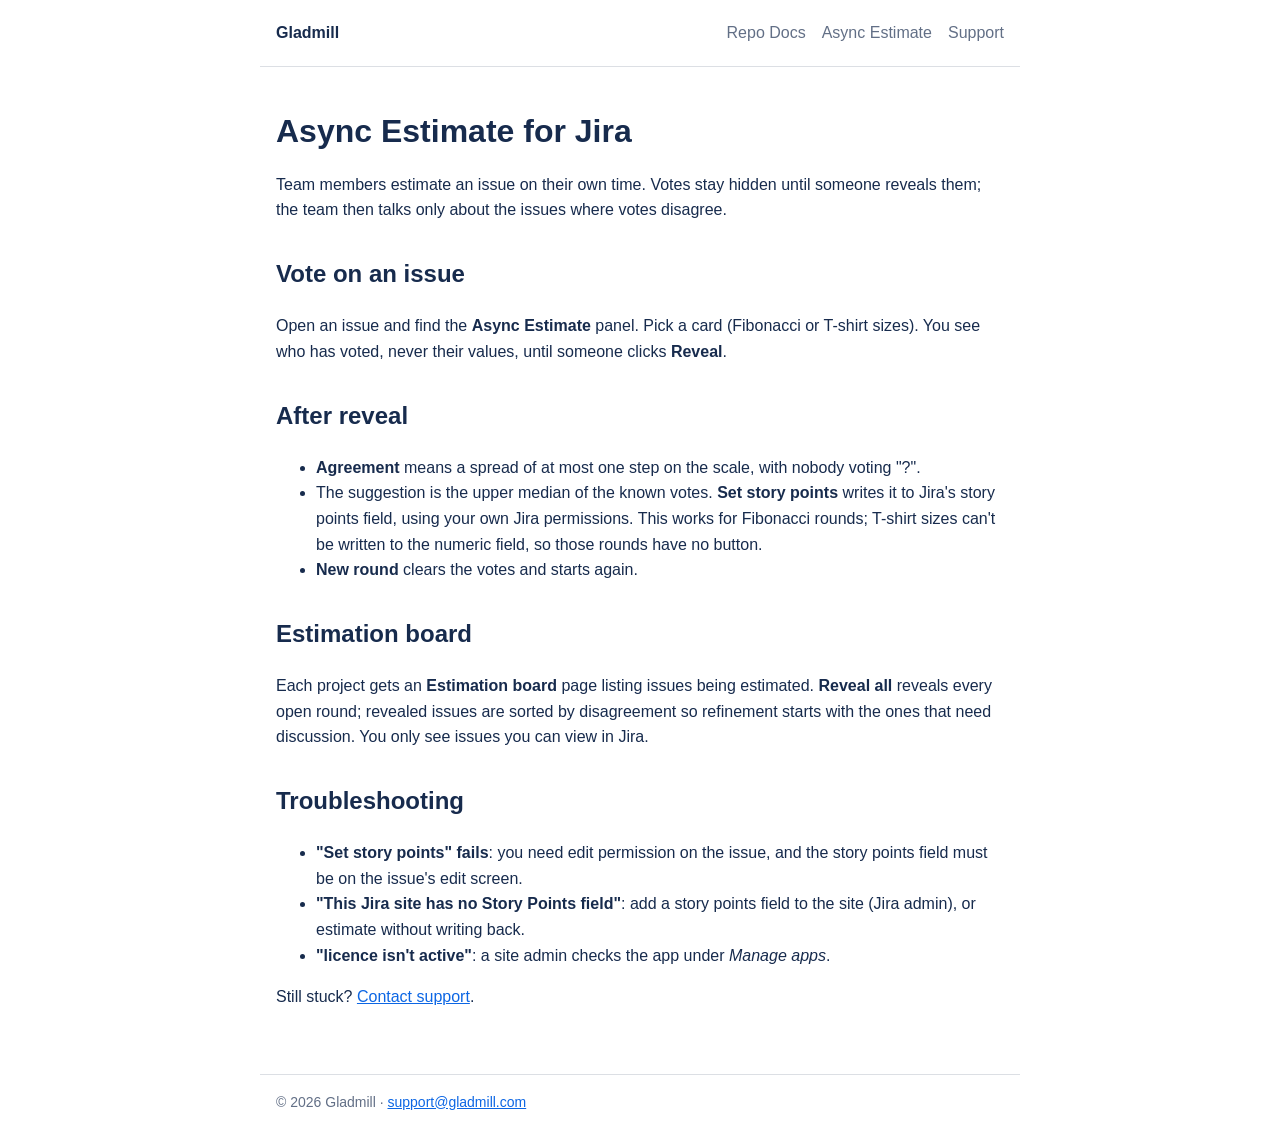
==== async-estimate/index.html @ 4dc609aa "Gladmill site: home, support, Repo Docs and Async Estimate docs + privacy Built from AlexanderLundin" ====
<!doctype html>
<html lang="en"><head><meta charset="utf-8"><meta name="viewport" content="width=device-width, initial-scale=1"><title>Async Estimate for Jira · Docs</title><link rel="stylesheet" href="../style.css"></head><body>
<header><a href="../index.html">Gladmill</a><nav><a href="../repo-docs/index.html">Repo Docs</a><a href="../async-estimate/index.html">Async Estimate</a><a href="../support.html">Support</a></nav></header>
<main>
<h1>Async Estimate for Jira</h1>
<p>Team members estimate an issue on their own time. Votes stay hidden until someone reveals them; the team then talks only about the issues where votes disagree.</p>
<h2>Vote on an issue</h2>
<p>Open an issue and find the <strong>Async Estimate</strong> panel. Pick a card (Fibonacci or T-shirt sizes). You see who has voted, never their values, until someone clicks <strong>Reveal</strong>.</p>
<h2>After reveal</h2>
<ul>
<li><strong>Agreement</strong> means a spread of at most one step on the scale, with nobody voting "?".</li>
<li>The suggestion is the upper median of the known votes. <strong>Set story points</strong> writes it to Jira's story points field, using your own Jira permissions. This works for Fibonacci rounds; T-shirt sizes can't be written to the numeric field, so those rounds have no button.</li>
<li><strong>New round</strong> clears the votes and starts again.</li>
</ul>
<h2>Estimation board</h2>
<p>Each project gets an <strong>Estimation board</strong> page listing issues being estimated. <strong>Reveal all</strong> reveals every open round; revealed issues are sorted by disagreement so refinement starts with the ones that need discussion. You only see issues you can view in Jira.</p>
<h2>Troubleshooting</h2>
<ul>
<li><strong>"Set story points" fails</strong>: you need edit permission on the issue, and the story points field must be on the issue's edit screen.</li>
<li><strong>"This Jira site has no Story Points field"</strong>: add a story points field to the site (Jira admin), or estimate without writing back.</li>
<li><strong>"licence isn't active"</strong>: a site admin checks the app under <em>Manage apps</em>.</li>
</ul>
<p>Still stuck? <a href="../support.html">Contact support</a>.</p>
</main>
<footer>© 2026 Gladmill · <a href="mailto:support@gladmill.com">support@gladmill.com</a></footer>
</body></html>
---- style.css ----
:root { --fg: #172b4d; --muted: #626f86; --bg: #ffffff; --accent: #0c66e4; --line: #dcdfe4; --soft: #f7f8f9; }
@media (prefers-color-scheme: dark) { :root { --fg: #dee4ea; --muted: #9fadbc; --bg: #1d2125; --accent: #579dff; --line: #2c333a; --soft: #22272b; } }
* { box-sizing: border-box; }
body { margin: 0; overflow-wrap: break-word; background: var(--bg); color: var(--fg); font: 16px/1.6 -apple-system, BlinkMacSystemFont, "Segoe UI", Roboto, sans-serif; }
header, main, footer { max-width: 760px; margin: 0 auto; padding: 0 16px; }
header { display: flex; flex-wrap: wrap; gap: 8px 16px; justify-content: space-between; align-items: center; padding-top: 20px; padding-bottom: 20px; border-bottom: 1px solid var(--line); }
header a { color: var(--fg); text-decoration: none; font-weight: 700; }
nav { display: flex; flex-wrap: wrap; gap: 4px 16px; }
nav a { font-weight: 400; color: var(--muted); }
main { padding-top: 24px; padding-bottom: 48px; }
h1 { font-size: 32px; line-height: 1.2; } h2 { margin-top: 32px; }
a { color: var(--accent); }
code { overflow-wrap: anywhere; background: var(--soft); padding: 1px 5px; border-radius: 3px; font-size: 14px; }
.card { border: 1px solid var(--line); border-radius: 8px; padding: 16px 20px; margin: 16px 0; }
.muted { color: var(--muted); }
footer { border-top: 1px solid var(--line); padding-top: 16px; padding-bottom: 32px; color: var(--muted); font-size: 14px; }
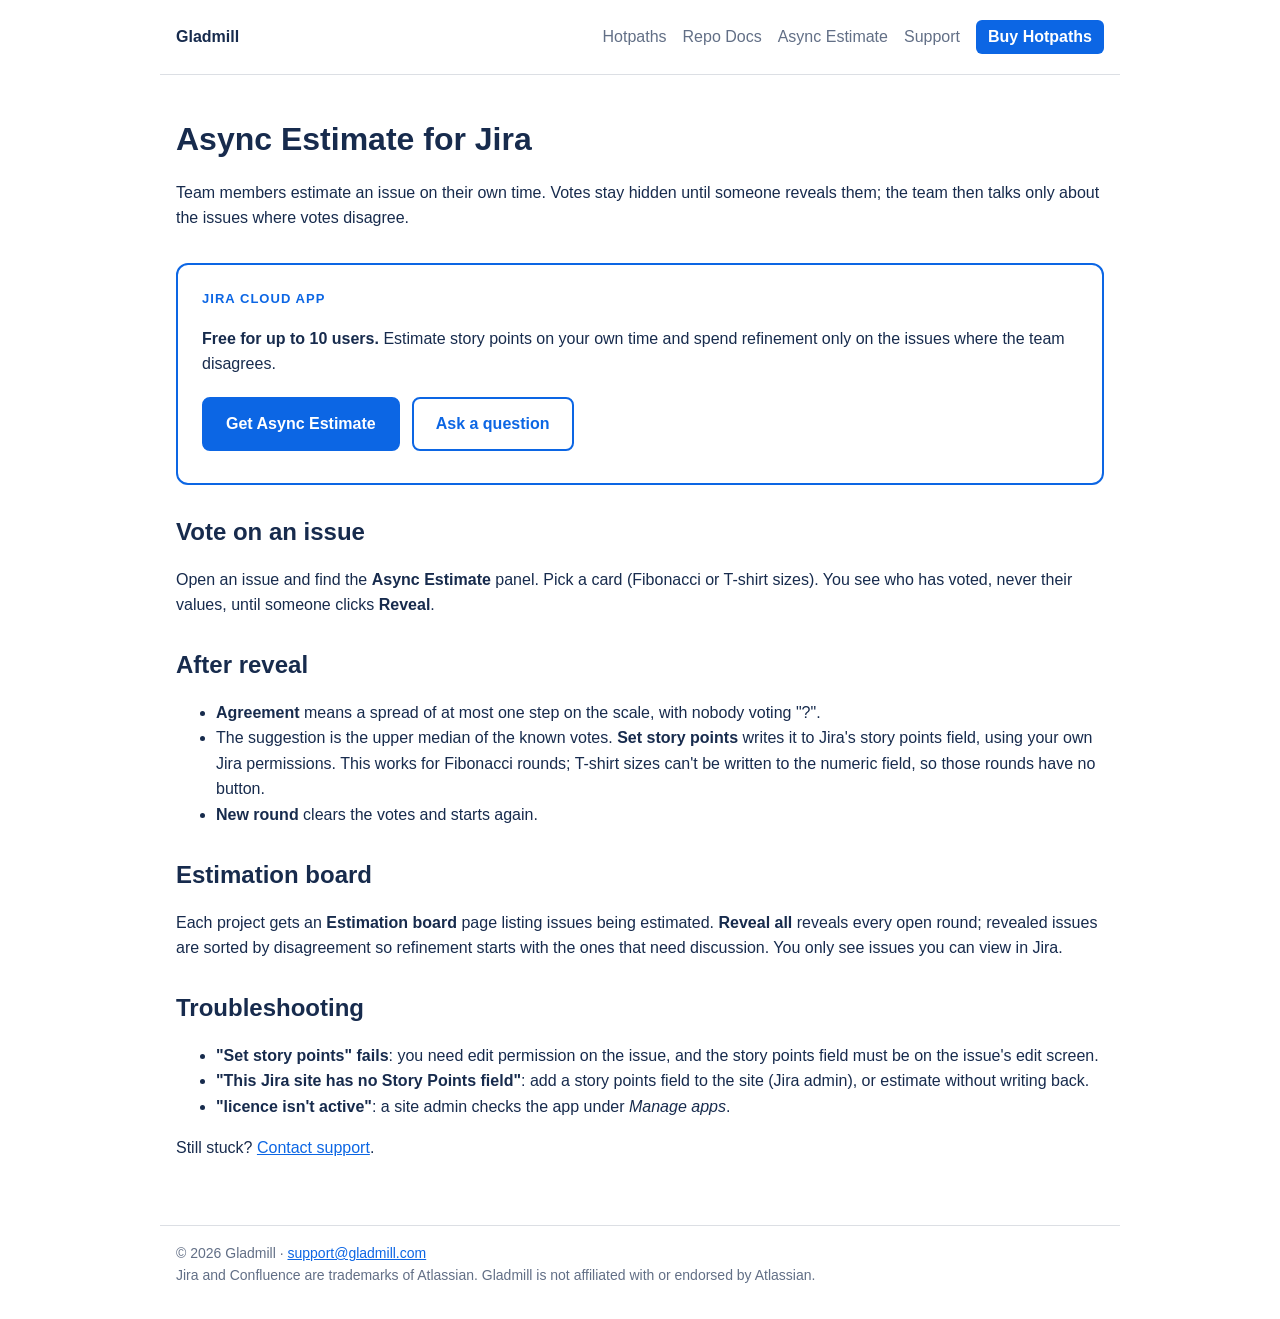
==== commit 713793eb: "Sales funnel: Hotpaths page ($99), buy buttons, sample test script (bench #88) Co-Authored-By: Claud" ====
--- a/async-estimate/index.html
+++ b/async-estimate/index.html
@@ -1,9 +1,10 @@
 <!doctype html>
 <html lang="en"><head><meta charset="utf-8"><meta name="viewport" content="width=device-width, initial-scale=1"><title>Async Estimate for Jira · Docs</title><link rel="stylesheet" href="../style.css"></head><body>
-<header><a href="../index.html">Gladmill</a><nav><a href="../repo-docs/index.html">Repo Docs</a><a href="../async-estimate/index.html">Async Estimate</a><a href="../support.html">Support</a></nav></header>
+<header><a href="../index.html">Gladmill</a><nav><a href="../hotpaths/index.html">Hotpaths</a><a href="../repo-docs/index.html">Repo Docs</a><a href="../async-estimate/index.html">Async Estimate</a><a href="../support.html">Support</a><a class="nav-buy" href="../hotpaths/index.html#buy">Buy Hotpaths</a></nav></header>
 <main>
 <h1>Async Estimate for Jira</h1>
 <p>Team members estimate an issue on their own time. Votes stay hidden until someone reveals them; the team then talks only about the issues where votes disagree.</p>
+<div class="buybox"><p class="eyebrow">Jira Cloud app</p><p><strong>Free for up to 10 users.</strong> Estimate story points on your own time and spend refinement only on the issues where the team disagrees.</p><div class="btns"><a class="btn" href="mailto:support@gladmill.com?subject=Buy%3A%20Async%20Estimate%20for%20Jira%20%28Jira%20Cloud%29&amp;body=Hi%20Gladmill%2C%0A%0AI%27d%20like%20to%20buy%20Async%20Estimate%20for%20Jira%20%28Jira%20Cloud%29%20%28free%20up%20to%2010%20users%29.%0A%0AName%3A%0ACompany%3A%0ANumber%20of%20users%3A%0AAtlassian%20site%20%28yoursite.atlassian.net%29%3A%0A%0AQuestions%3A%0A">Get Async Estimate</a><a class="btn ghost" href="mailto:support@gladmill.com?subject=Async%20Estimate%20question">Ask a question</a></div></div>
 <h2>Vote on an issue</h2>
 <p>Open an issue and find the <strong>Async Estimate</strong> panel. Pick a card (Fibonacci or T-shirt sizes). You see who has voted, never their values, until someone clicks <strong>Reveal</strong>.</p>
 <h2>After reveal</h2>
@@ -22,5 +23,5 @@
 </ul>
 <p>Still stuck? <a href="../support.html">Contact support</a>.</p>
 </main>
-<footer>© 2026 Gladmill · <a href="mailto:support@gladmill.com">support@gladmill.com</a></footer>
+<footer>© 2026 Gladmill · <a href="mailto:support@gladmill.com">support@gladmill.com</a><br>Jira and Confluence are trademarks of Atlassian. Gladmill is not affiliated with or endorsed by Atlassian.</footer>
 </body></html>
--- a/style.css
+++ b/style.css
@@ -1,16 +1,73 @@
-:root { --fg: #172b4d; --muted: #626f86; --bg: #ffffff; --accent: #0c66e4; --line: #dcdfe4; --soft: #f7f8f9; }
-@media (prefers-color-scheme: dark) { :root { --fg: #dee4ea; --muted: #9fadbc; --bg: #1d2125; --accent: #579dff; --line: #2c333a; --soft: #22272b; } }
+:root { --fg: #172b4d; --muted: #626f86; --bg: #ffffff; --accent: #0c66e4; --accent-fg: #ffffff; --line: #dcdfe4; --soft: #f7f8f9; --good: #1f845a; --hero: #f1f6ff; }
+@media (prefers-color-scheme: dark) { :root { --fg: #dee4ea; --muted: #9fadbc; --bg: #1d2125; --accent: #579dff; --accent-fg: #1d2125; --line: #2c333a; --soft: #22272b; --good: #4bce97; --hero: #1c2b41; } }
 * { box-sizing: border-box; }
 body { margin: 0; overflow-wrap: break-word; background: var(--bg); color: var(--fg); font: 16px/1.6 -apple-system, BlinkMacSystemFont, "Segoe UI", Roboto, sans-serif; }
-header, main, footer { max-width: 760px; margin: 0 auto; padding: 0 16px; }
+header, main, footer, .wrap { max-width: 960px; margin: 0 auto; padding: 0 16px; }
 header { display: flex; flex-wrap: wrap; gap: 8px 16px; justify-content: space-between; align-items: center; padding-top: 20px; padding-bottom: 20px; border-bottom: 1px solid var(--line); }
 header a { color: var(--fg); text-decoration: none; font-weight: 700; }
-nav { display: flex; flex-wrap: wrap; gap: 4px 16px; }
+nav { display: flex; flex-wrap: wrap; align-items: center; gap: 4px 16px; }
 nav a { font-weight: 400; color: var(--muted); }
+nav a.nav-buy { color: var(--accent-fg); background: var(--accent); padding: 4px 12px; border-radius: 6px; font-weight: 600; }
 main { padding-top: 24px; padding-bottom: 48px; }
-h1 { font-size: 32px; line-height: 1.2; } h2 { margin-top: 32px; }
+h1 { font-size: 32px; line-height: 1.2; } h2 { margin-top: 32px; line-height: 1.25; }
 a { color: var(--accent); }
+img { max-width: 100%; height: auto; }
 code { overflow-wrap: anywhere; background: var(--soft); padding: 1px 5px; border-radius: 3px; font-size: 14px; }
 .card { border: 1px solid var(--line); border-radius: 8px; padding: 16px 20px; margin: 16px 0; }
 .muted { color: var(--muted); }
+.small { font-size: 14px; }
 footer { border-top: 1px solid var(--line); padding-top: 16px; padding-bottom: 32px; color: var(--muted); font-size: 14px; }
+
+.btn { display: inline-block; background: var(--accent); color: var(--accent-fg); text-decoration: none; font-weight: 700; padding: 12px 22px; border-radius: 8px; border: 2px solid var(--accent); }
+.btn:hover { filter: brightness(1.08); }
+.btn.ghost { background: transparent; color: var(--accent); }
+.btns { display: flex; flex-wrap: wrap; gap: 12px; margin: 20px 0 8px; }
+
+.hero { background: var(--hero); border-radius: 12px; padding: 32px 24px; margin: 8px 0 24px; }
+.hero h1 { font-size: 38px; margin: 0 0 12px; }
+.hero p.lead { font-size: 19px; margin: 0; max-width: 680px; }
+.eyebrow { text-transform: uppercase; letter-spacing: .08em; font-size: 13px; font-weight: 700; color: var(--accent); margin: 0 0 8px; }
+
+.facts { display: grid; grid-template-columns: repeat(auto-fit, minmax(200px, 1fr)); gap: 12px; margin: 24px 0; padding: 0; list-style: none; }
+.facts li { background: var(--soft); border-radius: 8px; padding: 12px 14px; font-size: 15px; }
+.facts strong { display: block; font-size: 16px; }
+
+.grid { display: grid; grid-template-columns: repeat(auto-fit, minmax(260px, 1fr)); gap: 16px; }
+.product { border: 1px solid var(--line); border-radius: 10px; padding: 20px; display: flex; flex-direction: column; }
+.product h3 { margin: 0 0 6px; font-size: 20px; }
+.product p { margin: 0 0 12px; }
+.product .price { font-size: 15px; color: var(--muted); margin-top: auto; padding-top: 8px; }
+.product .price strong { font-size: 24px; color: var(--fg); }
+.product .btns { margin: 12px 0 0; }
+.product.featured { border: 2px solid var(--accent); }
+.tag { display: inline-block; font-size: 12px; font-weight: 700; color: var(--accent); border: 1px solid var(--accent); border-radius: 99px; padding: 0 8px; margin-bottom: 8px; }
+
+.steps { counter-reset: step; list-style: none; padding: 0; }
+.steps > li { counter-increment: step; position: relative; padding-left: 44px; margin: 0 0 28px; }
+.steps > li::before { content: counter(step); position: absolute; left: 0; top: 0; width: 30px; height: 30px; border-radius: 50%; background: var(--accent); color: var(--accent-fg); font-weight: 700; text-align: center; line-height: 30px; }
+.steps h3 { margin: 0 0 6px; }
+.shot { border: 1px solid var(--line); border-radius: 6px; display: block; margin: 10px 0; }
+.pair { display: flex; flex-wrap: wrap; gap: 16px; align-items: flex-start; }
+.pair figure { margin: 0; }
+figcaption { font-size: 14px; color: var(--muted); }
+
+.compare { width: 100%; border-collapse: collapse; margin: 12px 0; font-size: 15px; }
+.compare th, .compare td { text-align: left; border-bottom: 1px solid var(--line); padding: 8px 10px; vertical-align: top; }
+.compare th { background: var(--soft); }
+.table-scroll { overflow-x: auto; }
+
+.buybox { border: 2px solid var(--accent); border-radius: 12px; padding: 24px; margin: 32px 0; }
+.buybox .amount { font-size: 44px; font-weight: 800; line-height: 1; }
+.buybox ul { padding-left: 20px; }
+.check { list-style: none; padding-left: 0; }
+.check li { padding-left: 26px; position: relative; margin: 4px 0; }
+.check li::before { content: "✓"; position: absolute; left: 0; color: var(--good); font-weight: 800; }
+
+details { border-bottom: 1px solid var(--line); padding: 12px 0; }
+summary { cursor: pointer; font-weight: 600; }
+details p { margin: 8px 0 0; }
+
+.stickybuy { position: sticky; bottom: 0; background: var(--bg); border-top: 1px solid var(--line); padding: 10px 16px; display: flex; gap: 12px; align-items: center; justify-content: center; flex-wrap: wrap; z-index: 5; }
+.stickybuy .btn { padding: 8px 18px; }
+
+@media (max-width: 560px) { .hero { padding: 24px 16px; } .hero h1 { font-size: 30px; } .buybox .amount { font-size: 36px; } }
